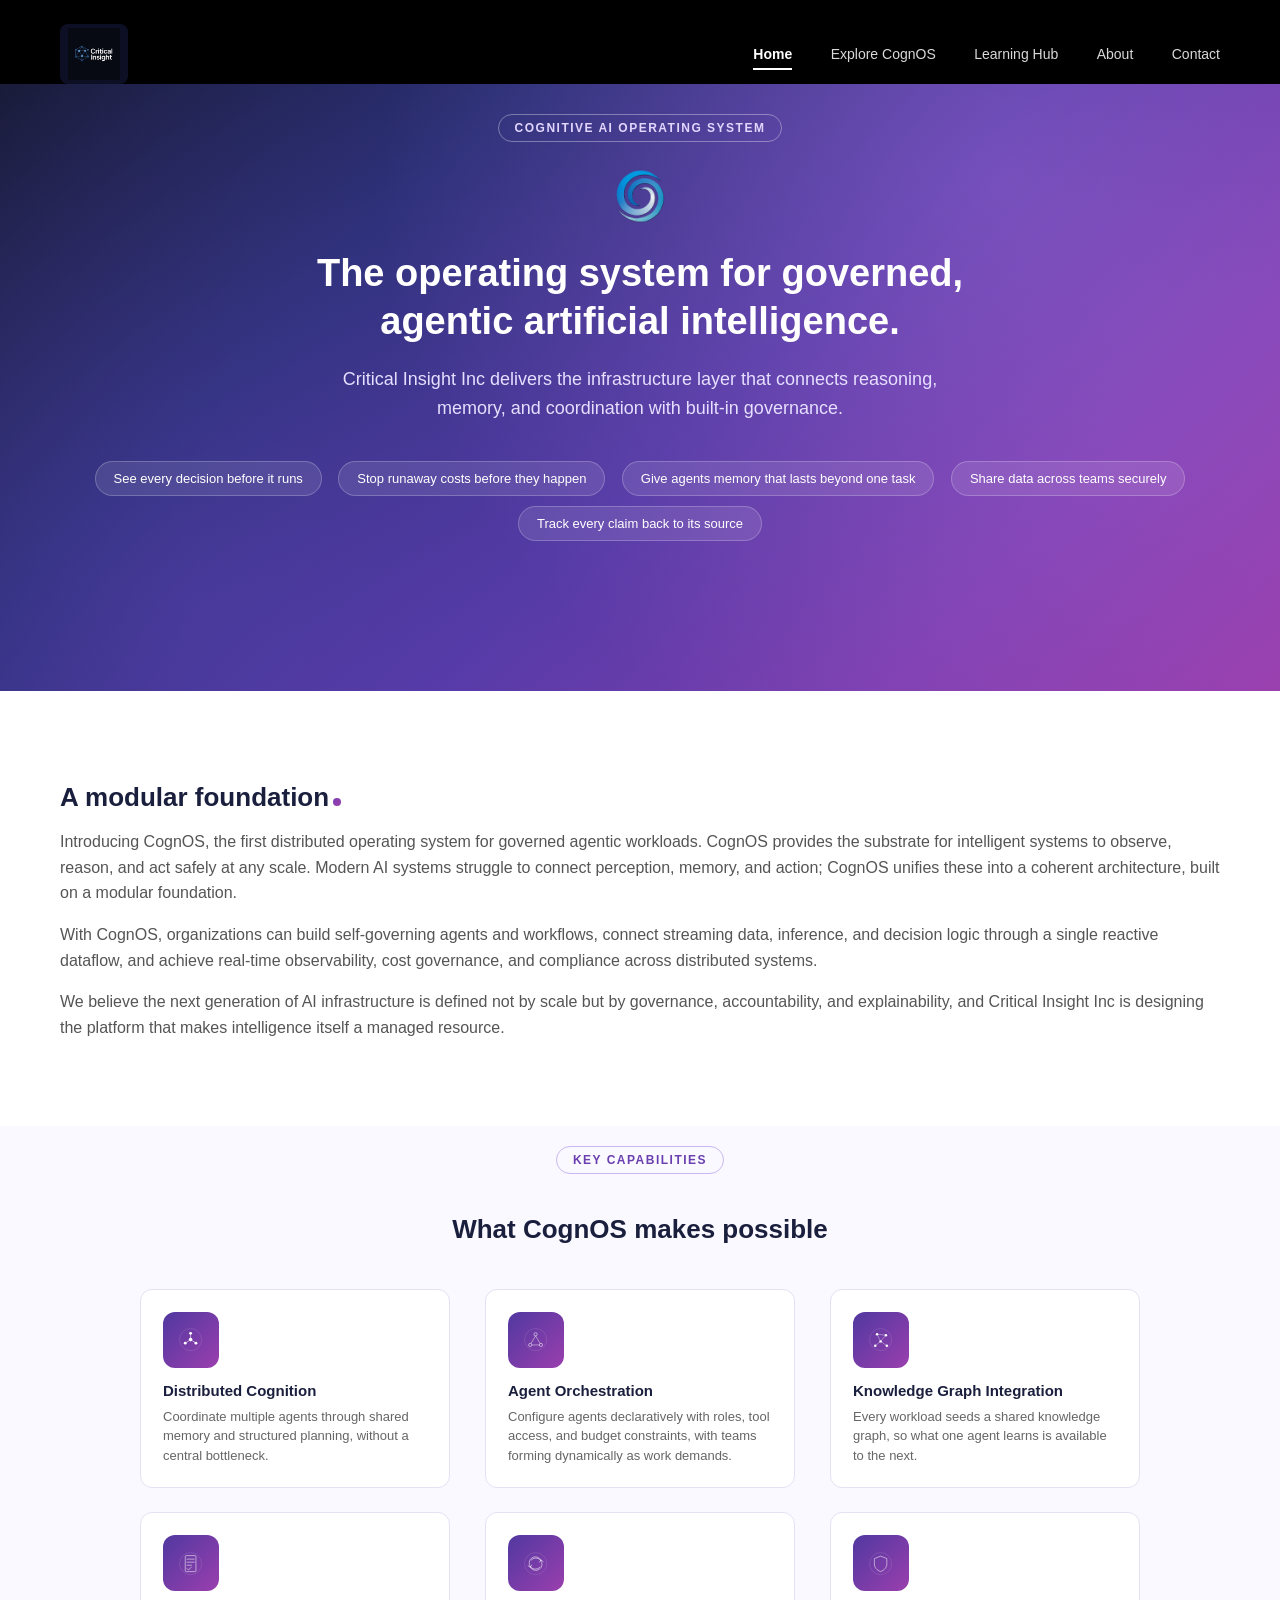
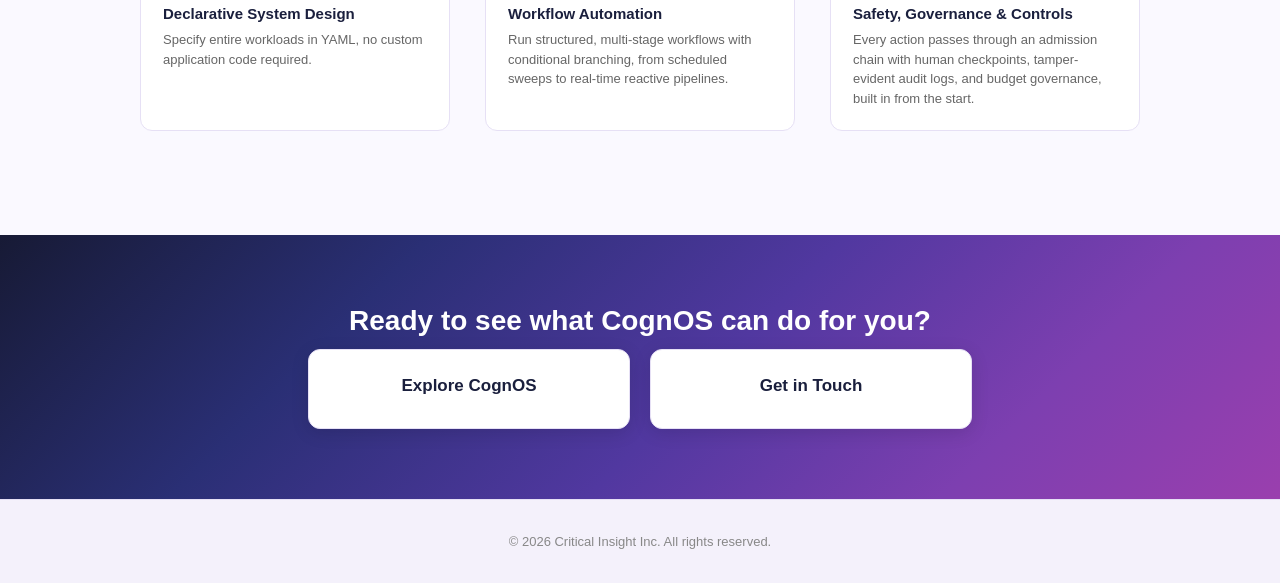
==== index.html @ 7791b873 "Add files via upload" ====
<!DOCTYPE html>
<html>
<head>
<meta charset="UTF-8">
<meta name="viewport" content="width=device-width, initial-scale=1.0">
<link rel="stylesheet" href="styles.css" />
  <style>
  .hero {
    position: relative;
    padding: 30px 60px 110px;
    background: linear-gradient(135deg, #171a35 0%, #2a2f75 28%, #5138a0 55%, #7d3fb0 78%, #9a3fae 100%);
    overflow: hidden;
    color: #fff;
    text-align: center;
  }
  .eyebrow {
    display:inline-block; font-size:12px; letter-spacing:1.5px; font-weight:600;
    padding:6px 16px; border:1px solid rgba(255,255,255,0.35); border-radius:999px;
    color:#e2d6ff; margin-bottom:26px; position:relative;
  }
  h1 { font-size:38px; line-height:1.25; font-weight:600; max-width:780px; margin:0 auto 20px; position:relative; }
  p.sub { font-size:18px; color:#e6dfff; max-width:620px; margin:0 auto 38px; line-height:1.6; position:relative; }
  @media (max-width: 700px) {
    .nav { padding:18px 20px; position:relative; }
    .nav-toggle { display:block; }
    .nav-links {
      display:none; position:absolute; top:56px; left:20px; right:20px;
      background:#1c1440; border:1px solid rgba(255,255,255,0.15); border-radius:10px;
      padding:8px 0; flex-direction:column; z-index:10;
    }
    .nav-links.open { display:flex; }
    .nav-links a { margin:0; padding:12px 20px; border-bottom:1px solid rgba(255,255,255,0.08); }
    .nav-links a:last-child { border-bottom:none; }
    .nav-item { display:block; margin-left:0; }
    .nav-item > a { display:block; padding:12px 20px; border-bottom:1px solid rgba(255,255,255,0.08); }
    .nav-dropdown { display:block !important; position:static; margin-top:0; border:none; border-radius:0; background:rgba(255,255,255,0.05); padding:0; }
    .nav-dropdown a { padding-left:36px; font-size:13px; border-bottom:1px solid rgba(255,255,255,0.05); }
    .hero { padding:20px 24px 60px; }
    .ci-logo-wrap img { height:60px; }
    h1 { font-size:26px; }
    p.sub { font-size:15px; }
    .beats { padding-bottom:6px; }
    .beat { font-size:12px; padding:7px 12px; }
    .body-section, .capabilities, .closing { padding:44px 24px; }
    .body-section h2, .capabilities h2 { font-size:21px; }
    .cap-grid { display:block; }
    .cap-card { width:100%; margin:0 0 16px; }
    .closing-inner { flex-direction:column; }
  }
  </style>
</head>
<body>
  <div class="nav-strip">
    <div class="nav">
      <div class="nav-left">
        <img src="[data-uri]" alt="Critical Insight Inc.">
      </div>
      <div class="nav-links" id="navLinks">
        <a href="index.html" class="active">Home</a>
        <div class="nav-item">
          <a href="explore_cognos_landing.html">Explore CognOS</a>
          <div class="nav-dropdown">
            <a href="explore_cognos_platform.html">Platform</a>
            <a href="explore_cognos_domains.html">Domains</a>
            <a href="explore_cognos_industries.html">Industries</a>
          </div>
        </div>
        <a href="learning-hub.html">Learning Hub</a>
        <a href="about.html">About</a>
        <a href="contact.html">Contact</a>
      </div>
      <button class="nav-toggle" id="navToggle" aria-label="Toggle menu">
        <span></span><span></span><span></span>
      </button>
    </div>
  </div>
  <div class="hero">
    <span class="eyebrow">COGNITIVE AI OPERATING SYSTEM</span>
    <div class="swirl-wrap">
      <img src="[data-uri]" alt="CognOS">
    </div>
    <h1>The operating system for governed, agentic artificial intelligence.</h1>
    <p class="sub">Critical Insight Inc delivers the infrastructure layer that connects reasoning, memory, and coordination with built-in governance.</p>
    <div class="beats">
      <div class="beat">See every decision before it runs</div>
      <div class="beat">Stop runaway costs before they happen</div>
      <div class="beat">Give agents memory that lasts beyond one task</div>
      <div class="beat">Share data across teams securely</div>
      <div class="beat">Track every claim back to its source</div>
    </div>
  </div>

  <div class="body-section">
    <h2>A modular foundation<span class="accent-dot"></span></h2>
    <p>Introducing CognOS, the first distributed operating system for governed agentic workloads. CognOS provides the substrate for intelligent systems to observe, reason, and act safely at any scale. Modern AI systems struggle to connect perception, memory, and action; CognOS unifies these into a coherent architecture, built on a modular foundation.</p>
    <p>With CognOS, organizations can build self-governing agents and workflows, connect streaming data, inference, and decision logic through a single reactive dataflow, and achieve real-time observability, cost governance, and compliance across distributed systems.</p>
    <p>We believe the next generation of AI infrastructure is defined not by scale but by governance, accountability, and explainability, and Critical Insight Inc is designing the platform that makes intelligence itself a managed resource.</p>
  </div>

  <div class="capabilities">
    <span class="cap-eyebrow">KEY CAPABILITIES</span>
    <h2>What CognOS makes possible</h2>
    <div class="cap-grid">
      <div class="cap-card">
        <div class="cap-icon"><svg viewBox="0 0 220 220" xmlns="http://www.w3.org/2000/svg">
          <circle cx="110" cy="110" r="62" fill="none" stroke="#ffffff" stroke-opacity="0.4" stroke-width="1.5"/>
          <line x1="110" y1="110" x2="110" y2="75" stroke="#ffffff" stroke-width="3"/>
          <line x1="110" y1="110" x2="140" y2="130" stroke="#ffffff" stroke-width="3"/>
          <line x1="110" y1="110" x2="80" y2="130" stroke="#ffffff" stroke-width="3"/>
          <circle cx="110" cy="110" r="10" fill="#ffffff"/>
          <circle cx="110" cy="75" r="8" fill="#ffffff"/>
          <circle cx="140" cy="130" r="8" fill="#ffffff"/>
          <circle cx="80" cy="130" r="8" fill="#ffffff"/>
        </svg></div>
        <h3>Distributed Cognition</h3>
        <p>Coordinate multiple agents through shared memory and structured planning, without a central bottleneck.</p>
      </div>
      <div class="cap-card">
        <div class="cap-icon"><svg viewBox="0 0 220 220" xmlns="http://www.w3.org/2000/svg">
          <circle cx="110" cy="110" r="62" fill="none" stroke="#ffffff" stroke-opacity="0.4" stroke-width="1.5"/>
          <circle cx="110" cy="80" r="9" fill="none" stroke="#ffffff" stroke-width="3"/>
          <circle cx="80" cy="140" r="9" fill="none" stroke="#ffffff" stroke-width="3"/>
          <circle cx="140" cy="140" r="9" fill="none" stroke="#ffffff" stroke-width="3"/>
          <line x1="110" y1="89" x2="84" y2="132" stroke="#ffffff" stroke-width="2.5"/>
          <line x1="110" y1="89" x2="136" y2="132" stroke="#ffffff" stroke-width="2.5"/>
          <line x1="89" y1="140" x2="131" y2="140" stroke="#ffffff" stroke-width="2.5"/>
        </svg></div>
        <h3>Agent Orchestration</h3>
        <p>Configure agents declaratively with roles, tool access, and budget constraints, with teams forming dynamically as work demands.</p>
      </div>
      <div class="cap-card">
        <div class="cap-icon"><svg viewBox="0 0 220 220" xmlns="http://www.w3.org/2000/svg">
          <circle cx="110" cy="110" r="62" fill="none" stroke="#ffffff" stroke-opacity="0.4" stroke-width="1.5"/>
          <line x1="90" y1="80" x2="140" y2="85" stroke="#ffffff" stroke-width="2"/>
          <line x1="90" y1="80" x2="110" y2="120" stroke="#ffffff" stroke-width="2"/>
          <line x1="140" y1="85" x2="110" y2="120" stroke="#ffffff" stroke-width="2"/>
          <line x1="110" y1="120" x2="80" y2="145" stroke="#ffffff" stroke-width="2"/>
          <line x1="110" y1="120" x2="145" y2="145" stroke="#ffffff" stroke-width="2"/>
          <circle cx="90" cy="80" r="7" fill="#ffffff"/>
          <circle cx="140" cy="85" r="7" fill="#ffffff"/>
          <circle cx="110" cy="120" r="7" fill="#ffffff"/>
          <circle cx="80" cy="145" r="7" fill="#ffffff"/>
          <circle cx="145" cy="145" r="7" fill="#ffffff"/>
        </svg></div>
        <h3>Knowledge Graph Integration</h3>
        <p>Every workload seeds a shared knowledge graph, so what one agent learns is available to the next.</p>
      </div>
      <div class="cap-card">
        <div class="cap-icon"><svg viewBox="0 0 220 220" xmlns="http://www.w3.org/2000/svg">
          <circle cx="110" cy="110" r="62" fill="none" stroke="#ffffff" stroke-opacity="0.4" stroke-width="1.5"/>
          <rect x="80" y="65" width="60" height="90" rx="6" fill="none" stroke="#ffffff" stroke-width="3"/>
          <line x1="90" y1="85" x2="130" y2="85" stroke="#ffffff" stroke-width="3" stroke-linecap="round"/>
          <line x1="90" y1="102" x2="130" y2="102" stroke="#ffffff" stroke-width="3" stroke-linecap="round"/>
          <line x1="90" y1="119" x2="115" y2="119" stroke="#ffffff" stroke-width="3" stroke-linecap="round"/>
          <path d="M90 138 l8 8 l16 -16" fill="none" stroke="#ffffff" stroke-width="3" stroke-linecap="round" stroke-linejoin="round"/>
        </svg></div>
        <h3>Declarative System Design</h3>
        <p>Specify entire workloads in YAML, no custom application code required.</p>
      </div>
      <div class="cap-card">
        <div class="cap-icon"><svg viewBox="0 0 220 220" xmlns="http://www.w3.org/2000/svg">
          <circle cx="110" cy="110" r="62" fill="none" stroke="#ffffff" stroke-opacity="0.4" stroke-width="1.5"/>
          <path d="M 85 90 A 35 35 0 1 1 80 130" fill="none" stroke="#ffffff" stroke-width="3" stroke-linecap="round"/>
          <path d="M 80 130 L 68 122 M 80 130 L 88 118" fill="none" stroke="#ffffff" stroke-width="3" stroke-linecap="round" stroke-linejoin="round"/>
          <path d="M 135 130 A 35 35 0 1 1 140 90" fill="none" stroke="#ffffff" stroke-width="3" stroke-linecap="round"/>
          <path d="M 140 90 L 152 98 M 140 90 L 132 102" fill="none" stroke="#ffffff" stroke-width="3" stroke-linecap="round" stroke-linejoin="round"/>
        </svg></div>
        <h3>Workflow Automation</h3>
        <p>Run structured, multi-stage workflows with conditional branching, from scheduled sweeps to real-time reactive pipelines.</p>
      </div>
      <div class="cap-card">
        <div class="cap-icon"><svg viewBox="0 0 220 220" xmlns="http://www.w3.org/2000/svg">
          <circle cx="110" cy="110" r="62" fill="none" stroke="#ffffff" stroke-opacity="0.4" stroke-width="1.5"/>
          <path d="M 110 68 L 145 82 L 145 112 C 145 132 130 148 110 155 C 90 148 75 132 75 112 L 75 82 Z" fill="none" stroke="#ffffff" stroke-width="3" stroke-linejoin="round"/>
        </svg></div>
        <h3>Safety, Governance & Controls</h3>
        <p>Every action passes through an admission chain with human checkpoints, tamper-evident audit logs, and budget governance, built in from the start.</p>
      </div>
    </div>
  </div>

  <div class="closing">
    <h2>Ready to see what CognOS can do for you?</h2>
    <div class="closing-inner">
      <a href="explore_cognos_landing.html" class="link-card">
        <div class="link-card-title">Explore CognOS</div>
      </a>
      <a href="contact.html" class="link-card">
        <div class="link-card-title">Get in Touch</div>
      </a>
    </div>
  </div>

  <div class="footer">
    <p>&copy; 2026 Critical Insight Inc. All rights reserved.</p>
  </div>
  <script>
    document.getElementById('navToggle').addEventListener('click', function() {
      document.getElementById('navLinks').classList.toggle('open');
    });
  </script>
</body>
</html>
---- styles.css ----
/* Critical Insight Inc. — shared site styles */

body { margin:0; font-family: -apple-system, 'Segoe UI', Arial, sans-serif; background:#fff; }

.nav-strip { background: #000000; }

.nav {
    display:flex; align-items:center; justify-content:space-between;
    padding:24px 60px 0; position:relative; z-index:2;
  }

.nav-left img { height:52px; display:block; background:#0d1024; border-radius:8px; padding:4px 8px; }

.nav-links a { color:rgba(255,255,255,0.85); font-size:14px; text-decoration:none; font-weight:500; margin-left:34px; padding:6px 0; }

.nav-links a:first-child { margin-left:0; }

.nav-links a.active { color:#fff; font-weight:600; border-bottom:2px solid #fff; }

.nav-item { position:relative; display:inline-block; margin-left:34px; }

.nav-item > a { color:rgba(255,255,255,0.85); font-size:14px; text-decoration:none; font-weight:500; padding:6px 0; }

.nav-item > a.active { color:#fff; font-weight:600; border-bottom:2px solid #fff; }

.nav-dropdown {
    display:none; position:absolute; top:100%; left:0; margin-top:14px;
    background:#1c1440; border:1px solid rgba(255,255,255,0.15); border-radius:10px;
    min-width:180px; padding:6px 0; z-index:20;
  }

.nav-item:hover .nav-dropdown { display:block; }

.nav-dropdown a { display:block; margin:0; padding:10px 18px; font-size:13px; font-weight:400; color:rgba(255,255,255,0.85); text-decoration:none; }

.nav-toggle { display:none; background:none; border:none; cursor:pointer; padding:6px; }

.nav-toggle span { display:block; width:22px; height:2px; background:#fff; margin:5px 0; border-radius:2px; }

.hero::before {
    content: "";
    position: absolute; inset: 0;
    background: radial-gradient(circle at 78% 15%, rgba(200,140,255,0.28), transparent 55%),
                radial-gradient(circle at 15% 85%, rgba(120,80,220,0.25), transparent 50%);
  }

.swirl-wrap { position:relative; margin:0 0 26px; display:flex; justify-content:center; }

.swirl-wrap img { height:56px; width:56px; }

.beats { position:relative; margin-bottom:10px; padding-bottom:20px; }

.beat { display:inline-block; background:rgba(255,255,255,0.1); border:1px solid rgba(255,255,255,0.22); border-radius:999px; padding:9px 18px; font-size:13px; margin:0 6px 10px; }

.ctas { position:relative; }

.body-section { padding:70px 60px; }

.body-section h2 { font-size:26px; color:#1a1f3d; margin-bottom:16px; }

.body-section p { color:#555; line-height:1.6; }

.accent-dot { display:inline-block; width:8px; height:8px; border-radius:50%; background:linear-gradient(135deg,#7d3fb0,#9a3fae); margin:0 4px; }

.capabilities { padding:20px 60px 80px; text-align:center; background:#faf9ff; }

.cap-eyebrow {
    display:inline-block; font-size:12px; letter-spacing:1.5px; font-weight:600;
    padding:6px 16px; border:1px solid #c9b8ef; border-radius:999px;
    color:#6a3fb0; margin-bottom:18px;
  }

.capabilities h2 { font-size:26px; color:#1a1f3d; margin-bottom:44px; }

.cap-grid { max-width:1000px; margin:0 auto; display:flex; flex-wrap:wrap; justify-content:space-between; }

.cap-card { width:31%; margin-bottom:24px; box-sizing:border-box; background:#fff; border:1px solid #e6e0f5; border-radius:12px; padding:22px; text-align:left; }

.cap-icon { width:56px; height:56px; border-radius:12px; overflow:hidden; margin-bottom:14px; background:linear-gradient(135deg,#5138a0,#9a3fae); display:flex; align-items:center; justify-content:center; }

.cap-icon svg { width:70%; height:70%; }

.cap-card h3 { font-size:15px; color:#1a1f3d; margin:0 0 8px; }

.cap-card p { font-size:13px; color:#666; line-height:1.5; margin:0; }

.closing {
    padding:70px 60px; text-align:center; color:#fff;
    background: linear-gradient(135deg, #171a35 0%, #2a2f75 28%, #5138a0 55%, #7d3fb0 78%, #9a3fae 100%);
  }

.closing h2 { font-size:28px; font-weight:600; margin:0 0 12px; }

.closing p { font-size:16px; color:#e6dfff; margin:0 0 28px; }

.closing-inner { max-width:720px; margin:0 auto; display:flex; gap:20px; justify-content:center; }

.link-card {
    flex:1; max-width:280px; text-decoration:none;
    background:#fff; border:1px solid #e6e0f5; border-radius:12px; padding:26px 20px;
    box-shadow:0 4px 18px rgba(0,0,0,0.12);
  }

.link-card-title { font-size:17px; font-weight:600; color:#1a1f3d; margin-bottom:6px; }

.link-card-sub { font-size:13px; color:#7a4fc0; font-weight:500; }

.footer { padding:34px 60px; text-align:center; background:#f4f1fb; border-top:1px solid #e6e0f5; }

.footer p { font-size:13px; color:#888; margin:0; }

.nav-links > a { color:rgba(255,255,255,0.85); font-size:14px; text-decoration:none; font-weight:500; margin-left:34px; padding:6px 0; }

.nav-links > a:first-child { margin-left:0; }

.nav-links > a.active { color:#fff; font-weight:600; border-bottom:2px solid #fff; }

.cognos-lockup { position:relative; margin:0 0 26px; display:flex; justify-content:center; }

.cognos-lockup img { height:56px; width:56px; }

.cards-section { padding:70px 60px 90px; background:#faf9ff; }

.module-grid { display:grid; grid-template-columns:repeat(3, 1fr); gap:20px; }

.team-grid { display:grid; grid-template-columns:1fr 1fr; gap:32px; }

.team-card { background:#fff; border:1px solid #e6e0f5; border-radius:14px; padding:28px; text-align:center; }

.team-photo { width:160px; height:160px; border-radius:50%; object-fit:cover; margin:0 auto 20px; display:block; box-shadow:0 8px 24px rgba(81,56,160,0.18); border:3px solid #fff; outline:1px solid #e6e0f5; }

.team-info h3 { font-size:19px; color:#1a1f3d; margin:0 0 4px; }

.team-role { font-size:13px; color:#7a4fc0; font-weight:600; margin:0 0 16px; }

.team-bio { font-size:13.5px; color:#555; line-height:1.65; margin:0 0 12px; text-align:left; }

.module-card { background:#fff; border:1px solid #e6e0f5; border-radius:12px; padding:22px 20px; }

.module-card h3 { font-size:16px; color:#1a1f3d; margin:0 0 8px; }

.module-card p { font-size:13px; color:#666; line-height:1.6; margin:0; }

.cards-wrap { max-width:1000px; margin:0 auto; }

.platform-card {
    display:flex; align-items:center; gap:28px;
    background:linear-gradient(135deg, #fbf9ff 0%, #f3edfc 100%);
    border:1.5px solid #b98ef0; border-radius:14px;
    box-shadow:0 4px 18px rgba(122,79,192,0.18);
    padding:32px; text-align:left; text-decoration:none; margin-bottom:24px;
  }

.platform-card .icon-badge { flex-shrink:0; width:64px; height:64px; border-radius:14px; overflow:hidden; background:linear-gradient(135deg,#5138a0,#9a3fae); display:flex; align-items:center; justify-content:center; }

.platform-card .icon-badge svg { width:70%; height:70%; }

.platform-card-body h3 { font-size:20px; color:#1a1f3d; margin:0 0 8px; }

.platform-card-body p { font-size:14px; color:#666; line-height:1.6; margin:0 0 10px; }

.platform-card-body .link { font-size:14px; color:#7a4fc0; font-weight:600; }

.cards-grid { display:flex; gap:24px; }

.explore-card {
    flex:1; background:#fff; border:1px solid #e6e0f5; border-radius:14px;
    padding:28px 24px; text-align:left; text-decoration:none; display:block;
  }

.explore-card .icon-badge { width:48px; height:48px; border-radius:12px; overflow:hidden; margin-bottom:18px; background:linear-gradient(135deg,#5138a0,#9a3fae); display:flex; align-items:center; justify-content:center; }

.explore-card .icon-badge svg { width:70%; height:70%; }

.explore-card h3 { font-size:18px; color:#1a1f3d; margin:0 0 10px; }

.explore-card p { font-size:14px; color:#666; line-height:1.6; margin:0 0 14px; }

.explore-card .link { font-size:14px; color:#7a4fc0; font-weight:600; }

.cta-band {
    padding:70px 60px; text-align:center;
    background: linear-gradient(135deg, #1e2a6b 0%, #4a3a9e 55%, #7d3fb0 100%);
    color:#fff;
  }

.cta-band h2 { font-size:26px; margin:0 0 14px; }

.cta-band p { font-size:16px; color:#e6dfff; max-width:520px; margin:0 auto 28px; line-height:1.6; }

.cta-btn { display:inline-block; background:#fff; color:#4a2d8f; font-weight:600; padding:14px 32px; border-radius:8px; font-size:15px; text-decoration:none; }

.contact-btn:hover { background:#f0ebfb; }

.contact-btn__icon { display:inline-flex; align-items:center; justify-content:center; width:22px; height:22px; border-radius:50%; background:linear-gradient(135deg,#5138a0,#9a3fae); color:#fff; font-size:12px; font-weight:700; flex-shrink:0; }

.screenshot-grid { display:grid; grid-template-columns:repeat(3, 1fr); gap:20px; }

.screenshot-card { margin:0; background:#fff; border:1px solid #e6e0f5; border-radius:12px; overflow:hidden; min-width:0; }

.screenshot-card img { display:block; width:100%; height:200px; object-fit:cover; border-bottom:1px solid #e6e0f5; cursor:zoom-in; }

.screenshot-card figcaption { padding:14px 16px; font-size:13px; color:#555; line-height:1.5; }

.lightbox-overlay {
    display:none; position:fixed; inset:0; z-index:1000;
    background:rgba(10,10,20,0.85);
    align-items:center; justify-content:center;
    cursor:zoom-out; padding:24px;
  }

.lightbox-overlay.open { display:flex; }

.lightbox-overlay img { max-width:min(1100px, 100%); max-height:90vh; border-radius:8px; box-shadow:0 20px 60px rgba(0,0,0,0.5); }

.module-icon { width:56px; height:56px; border-radius:12px; overflow:hidden; background:linear-gradient(135deg,#5138a0,#9a3fae); margin-bottom:14px; display:flex; align-items:center; justify-content:center; }

.module-icon svg { width:70%; height:70%; }

.nav-dropdown a.active { color:#fff; font-weight:600; background:rgba(255,255,255,0.08); }

.domain-grid { display:flex; flex-wrap:wrap; gap:24px; margin-bottom:20px; }

.flip-inner { position:relative; width:100%; height:100%; transition:transform 0.6s; transform-style:preserve-3d; }

.flip-outer.flipped .flip-inner { transform:rotateY(180deg); }

.flip-front, .flip-back { position:absolute; inset:0; backface-visibility:hidden; border-radius:14px; padding:24px; box-sizing:border-box; }

.flip-front { background:#fff; border:1px solid #e6e0f5; }

.flip-back { background:linear-gradient(135deg,#2a2f75,#7d3fb0); color:#fff; transform:rotateY(180deg); overflow-y:auto; scrollbar-width:thin; }

.domain-card .icon-badge { width:56px; height:56px; border-radius:12px; overflow:hidden; margin-bottom:18px; background:linear-gradient(135deg,#5138a0,#9a3fae); display:flex; align-items:center; justify-content:center; }

.domain-card .icon-badge svg { width:70%; height:70%; }

.domain-card h3 { font-size:18px; color:#1a1f3d; margin:0 0 10px; }

.domain-card p { font-size:14px; color:#666; line-height:1.6; margin:0 0 14px; }

.domain-card .link { font-size:14px; color:#7a4fc0; font-weight:600; }

.flip-back h4 { font-size:15px; margin:0 0 10px; }

.flip-back ul { margin:0; padding-left:18px; font-size:12.5px; line-height:1.55; }

.flip-back li { margin-bottom:8px; }

.flip-spacer { flex:0 1 calc(33.333% - 16px); min-width:260px; visibility:hidden; }
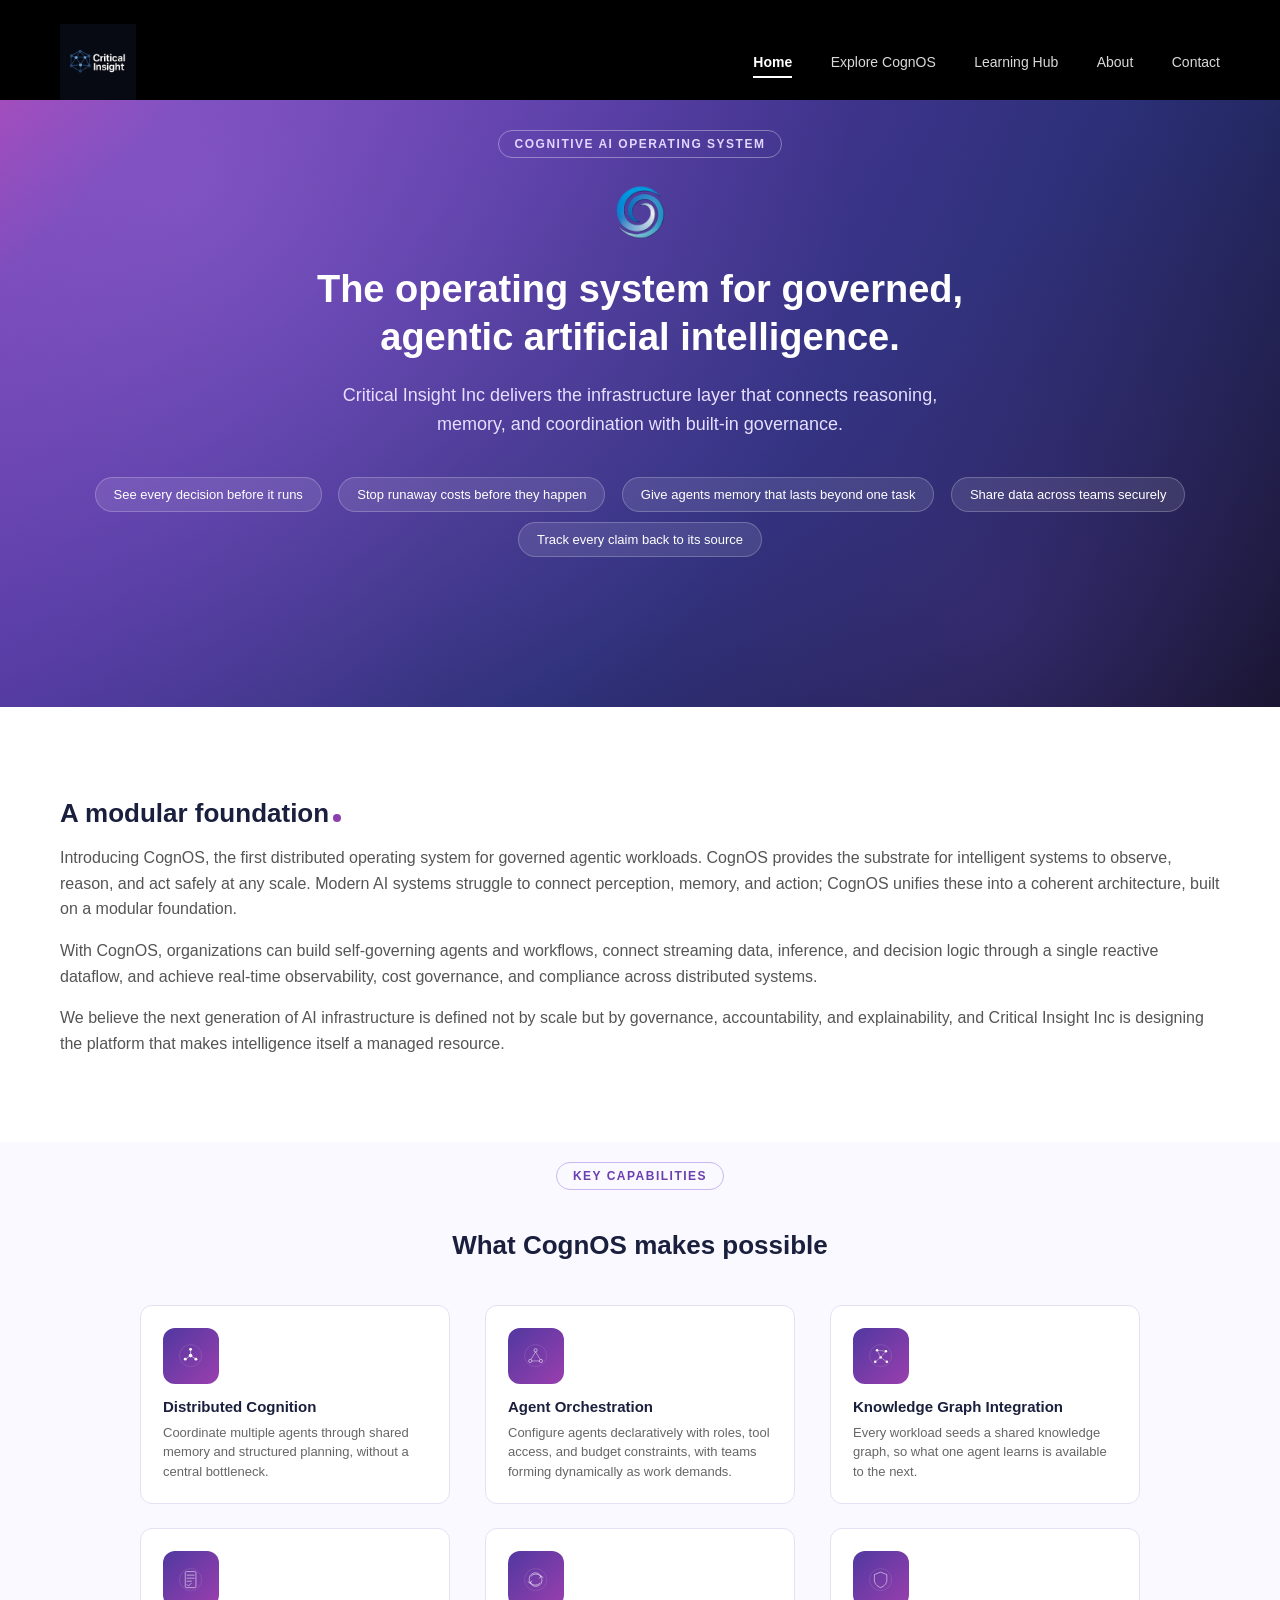
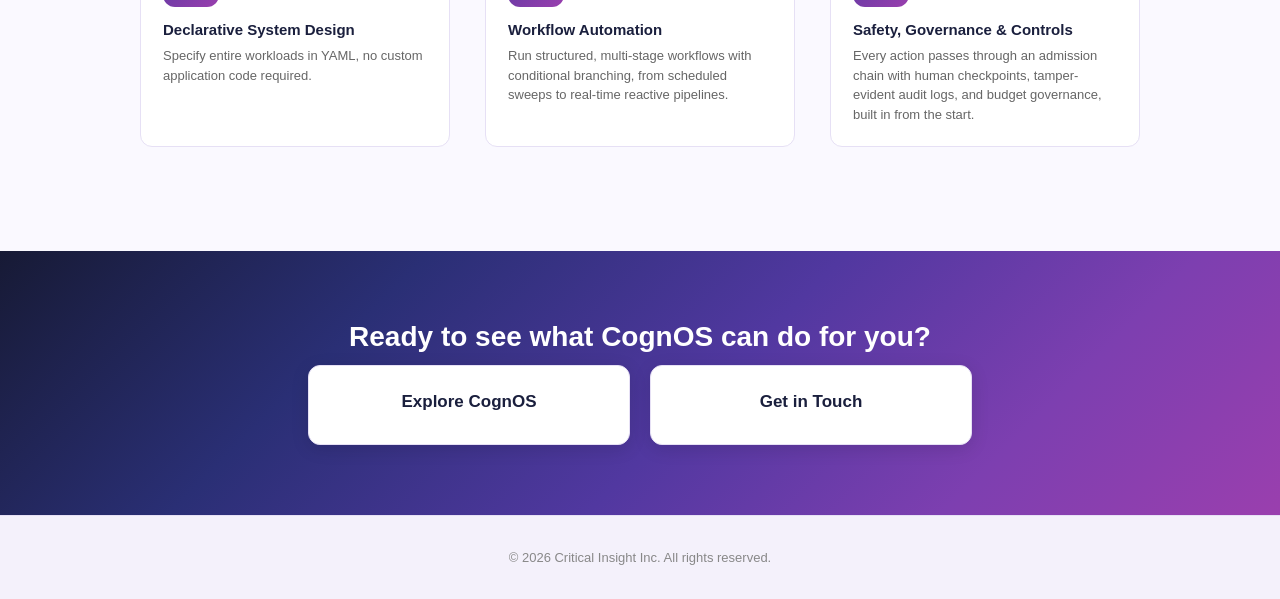
==== commit 31e3b278: "Add files via upload" ====
--- a/index.html
+++ b/index.html
@@ -3,20 +3,25 @@
 <head>
 <meta charset="UTF-8">
 <meta name="viewport" content="width=device-width, initial-scale=1.0">
+<title>CognOS by Critical Insight Inc. | Governed Agentic AI Operating System</title>
+<meta name="description" content="CognOS is the operating system for governed, agentic artificial intelligence — declarative agent orchestration, knowledge graph integration, and built-in safety controls." />
+<link rel="canonical" href="https://www.criticalinsight.ai/" />
+<meta property="og:title" content="CognOS by Critical Insight Inc. | Governed Agentic AI Operating System" />
+<meta property="og:description" content="CognOS is the operating system for governed, agentic artificial intelligence — declarative agent orchestration, knowledge graph integration, and built-in safety controls." />
+<meta property="og:type" content="website" />
+<meta property="og:url" content="https://www.criticalinsight.ai/" />
+<meta name="twitter:card" content="summary_large_image" />
+<meta property="og:image" content="https://www.criticalinsight.ai/og-image.jpg" />
+<meta name="twitter:image" content="https://www.criticalinsight.ai/og-image.jpg" />
 <link rel="stylesheet" href="styles.css" />
   <style>
   .hero {
     position: relative;
     padding: 30px 60px 110px;
-    background: linear-gradient(135deg, #171a35 0%, #2a2f75 28%, #5138a0 55%, #7d3fb0 78%, #9a3fae 100%);
+    background: linear-gradient(135deg, #9a3fae 0%, #6a3fae 10%, #5138a0 30%, #2a2f75 60%, #0d0d1a 100%);
     overflow: hidden;
     color: #fff;
     text-align: center;
-  }
-  .eyebrow {
-    display:inline-block; font-size:12px; letter-spacing:1.5px; font-weight:600;
-    padding:6px 16px; border:1px solid rgba(255,255,255,0.35); border-radius:999px;
-    color:#e2d6ff; margin-bottom:26px; position:relative;
   }
   h1 { font-size:38px; line-height:1.25; font-weight:600; max-width:780px; margin:0 auto 20px; position:relative; }
   p.sub { font-size:18px; color:#e6dfff; max-width:620px; margin:0 auto 38px; line-height:1.6; position:relative; }
@@ -58,7 +63,7 @@
       <div class="nav-links" id="navLinks">
         <a href="index.html" class="active">Home</a>
         <div class="nav-item">
-          <a href="explore_cognos_landing.html">Explore CognOS</a>
+          <a href="CognOS.html">Explore CognOS</a>
           <div class="nav-dropdown">
             <a href="explore_cognos_platform.html">Platform</a>
             <a href="explore_cognos_domains.html">Domains</a>
@@ -182,7 +187,7 @@
   <div class="closing">
     <h2>Ready to see what CognOS can do for you?</h2>
     <div class="closing-inner">
-      <a href="explore_cognos_landing.html" class="link-card">
+      <a href="CognOS.html" class="link-card">
         <div class="link-card-title">Explore CognOS</div>
       </a>
       <a href="contact.html" class="link-card">
@@ -194,10 +199,6 @@
   <div class="footer">
     <p>&copy; 2026 Critical Insight Inc. All rights reserved.</p>
   </div>
-  <script>
-    document.getElementById('navToggle').addEventListener('click', function() {
-      document.getElementById('navLinks').classList.toggle('open');
-    });
-  </script>
+  <script src="script.js"></script>
 </body>
 </html>
--- a/styles.css
+++ b/styles.css
@@ -9,7 +9,7 @@
     padding:24px 60px 0; position:relative; z-index:2;
   }
 
-.nav-left img { height:52px; display:block; background:#0d1024; border-radius:8px; padding:4px 8px; }
+.nav-left img { height:76px; display:block; background:none; border-radius:0; padding:0; }
 
 .nav-links a { color:rgba(255,255,255,0.85); font-size:14px; text-decoration:none; font-weight:500; margin-left:34px; padding:6px 0; }
 
@@ -29,7 +29,7 @@
     min-width:180px; padding:6px 0; z-index:20;
   }
 
-.nav-item:hover .nav-dropdown { display:block; }
+.nav-item:hover .nav-dropdown, .nav-dropdown.force-open { display:block; }
 
 .nav-dropdown a { display:block; margin:0; padding:10px 18px; font-size:13px; font-weight:400; color:rgba(255,255,255,0.85); text-decoration:none; }
 
@@ -40,8 +40,8 @@
 .hero::before {
     content: "";
     position: absolute; inset: 0;
-    background: radial-gradient(circle at 78% 15%, rgba(200,140,255,0.28), transparent 55%),
-                radial-gradient(circle at 15% 85%, rgba(120,80,220,0.25), transparent 50%);
+    background: radial-gradient(circle at 15% 15%, rgba(200,140,255,0.28), transparent 55%),
+                radial-gradient(circle at 78% 85%, rgba(120,80,220,0.25), transparent 50%);
   }
 
 .swirl-wrap { position:relative; margin:0 0 26px; display:flex; justify-content:center; }
@@ -248,3 +248,5 @@
 .flip-back li { margin-bottom:8px; }
 
 .flip-spacer { flex:0 1 calc(33.333% - 16px); min-width:260px; visibility:hidden; }
+
+.eyebrow { display:inline-block; font-size:12px; letter-spacing:1.5px; font-weight:600; padding:6px 16px; border:1px solid rgba(255,255,255,0.35); border-radius:999px; color:#e2d6ff; margin-bottom:26px; position:relative; }
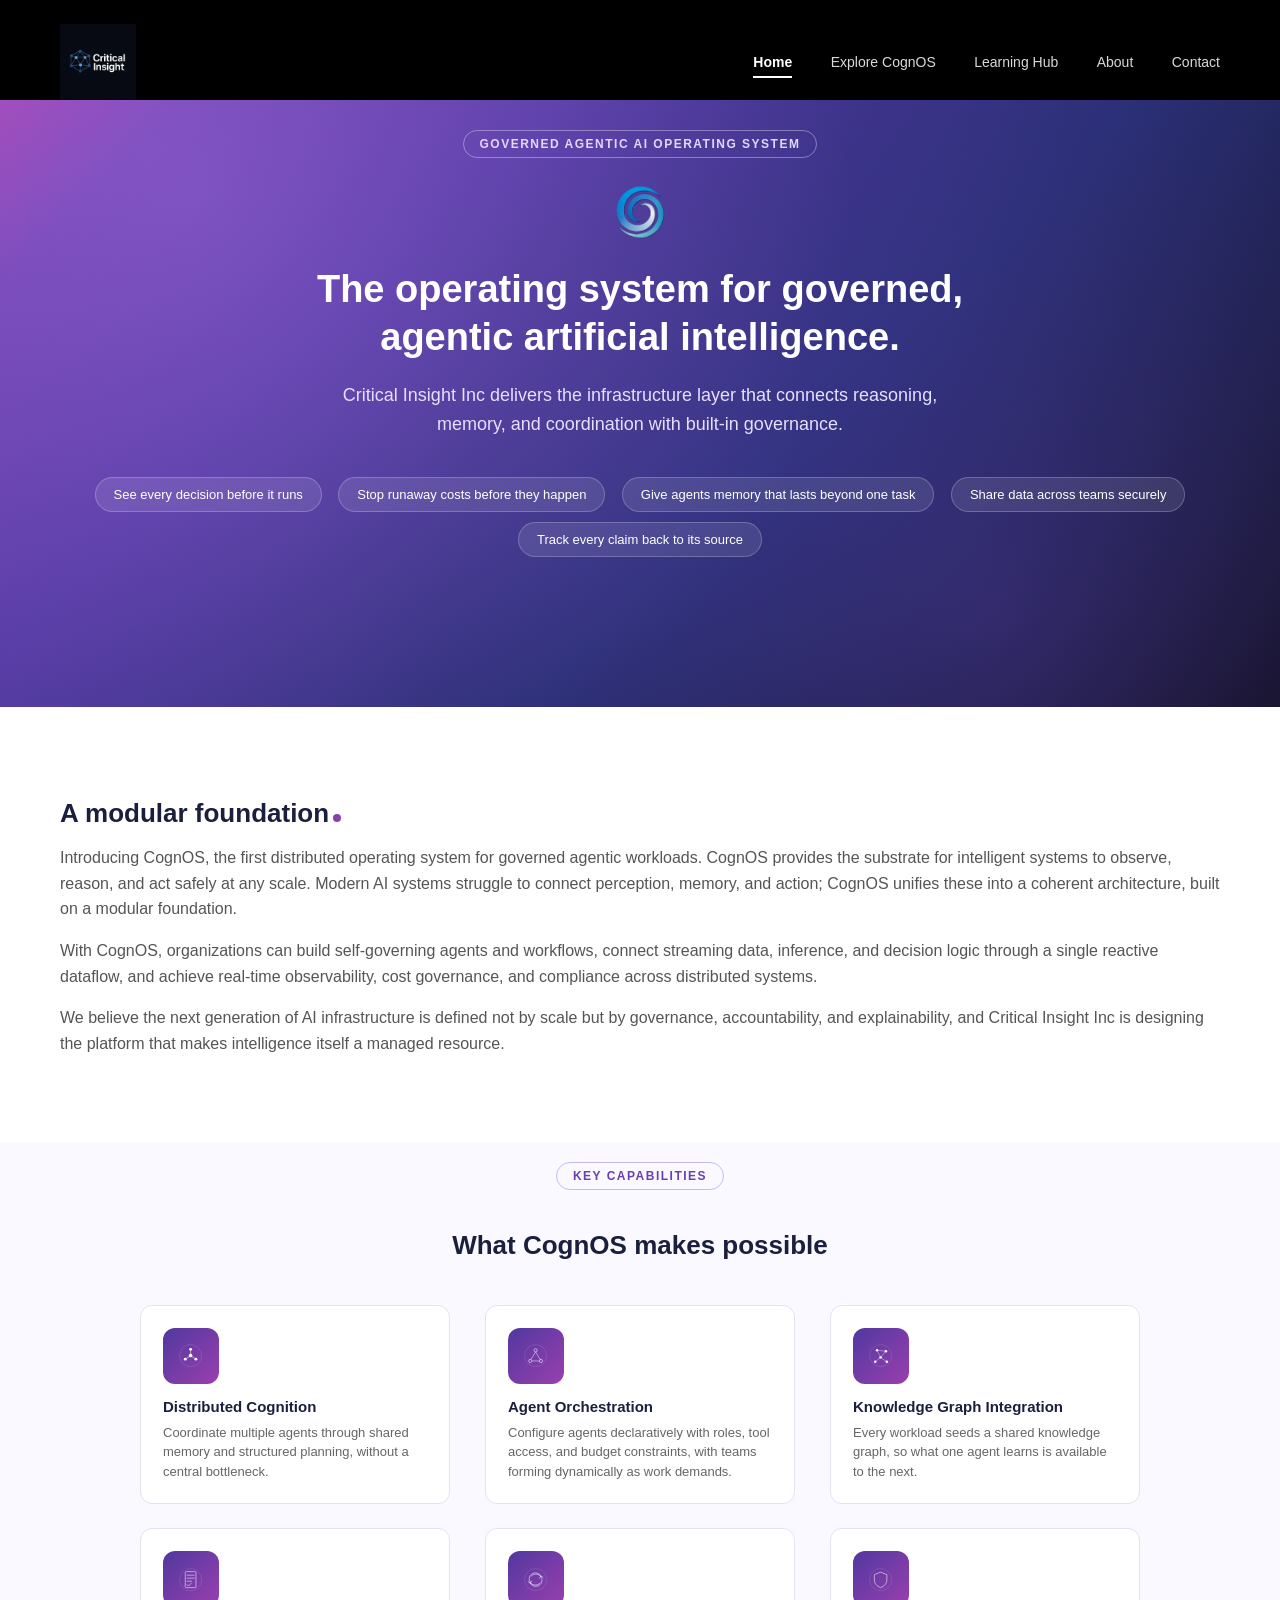
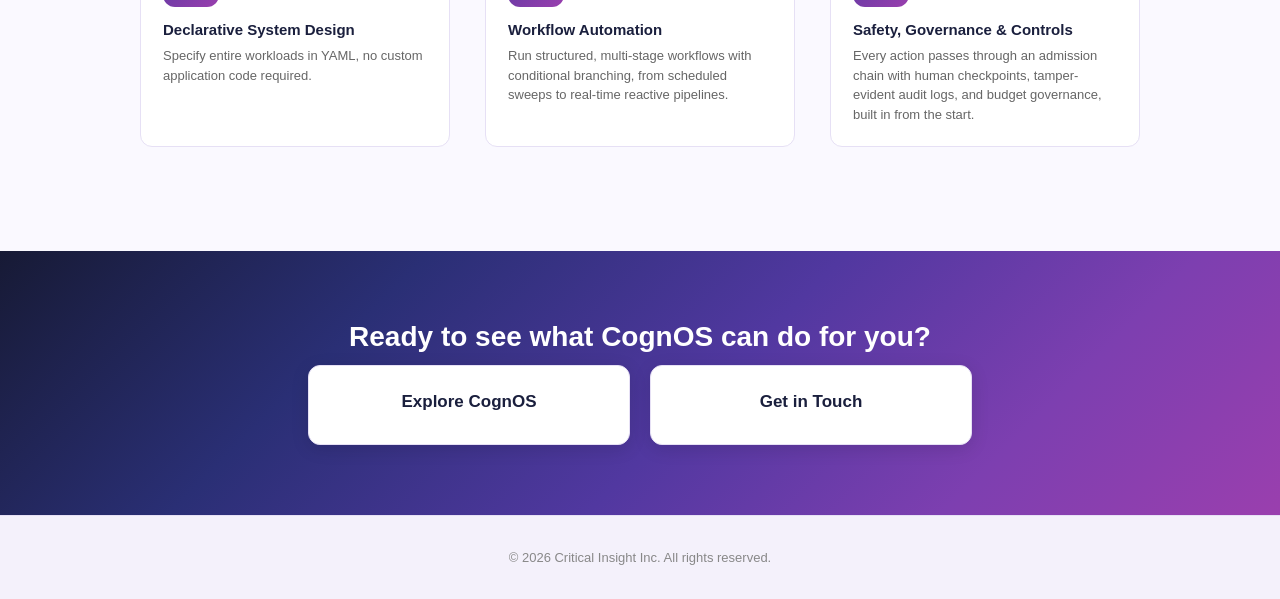
==== commit fd116da0: "Add files via upload" ====
--- a/index.html
+++ b/index.html
@@ -1,6 +1,14 @@
 <!DOCTYPE html>
 <html>
 <head>
+  <!-- Google tag (gtag.js) -->
+<script async src="https://www.googletagmanager.com/gtag/js?id=G-FMWPZR3SEM"></script>
+<script>
+  window.dataLayer = window.dataLayer || [];
+  function gtag(){dataLayer.push(arguments);}
+  gtag('js', new Date());
+  gtag('config', 'G-FMWPZR3SEM');
+</script>
 <meta charset="UTF-8">
 <meta name="viewport" content="width=device-width, initial-scale=1.0">
 <title>CognOS by Critical Insight Inc. | Governed Agentic AI Operating System</title>
@@ -80,7 +88,7 @@
     </div>
   </div>
   <div class="hero">
-    <span class="eyebrow">COGNITIVE AI OPERATING SYSTEM</span>
+    <span class="eyebrow">GOVERNED AGENTIC AI OPERATING SYSTEM</span>
     <div class="swirl-wrap">
       <img src="[data-uri]" alt="CognOS">
     </div>
